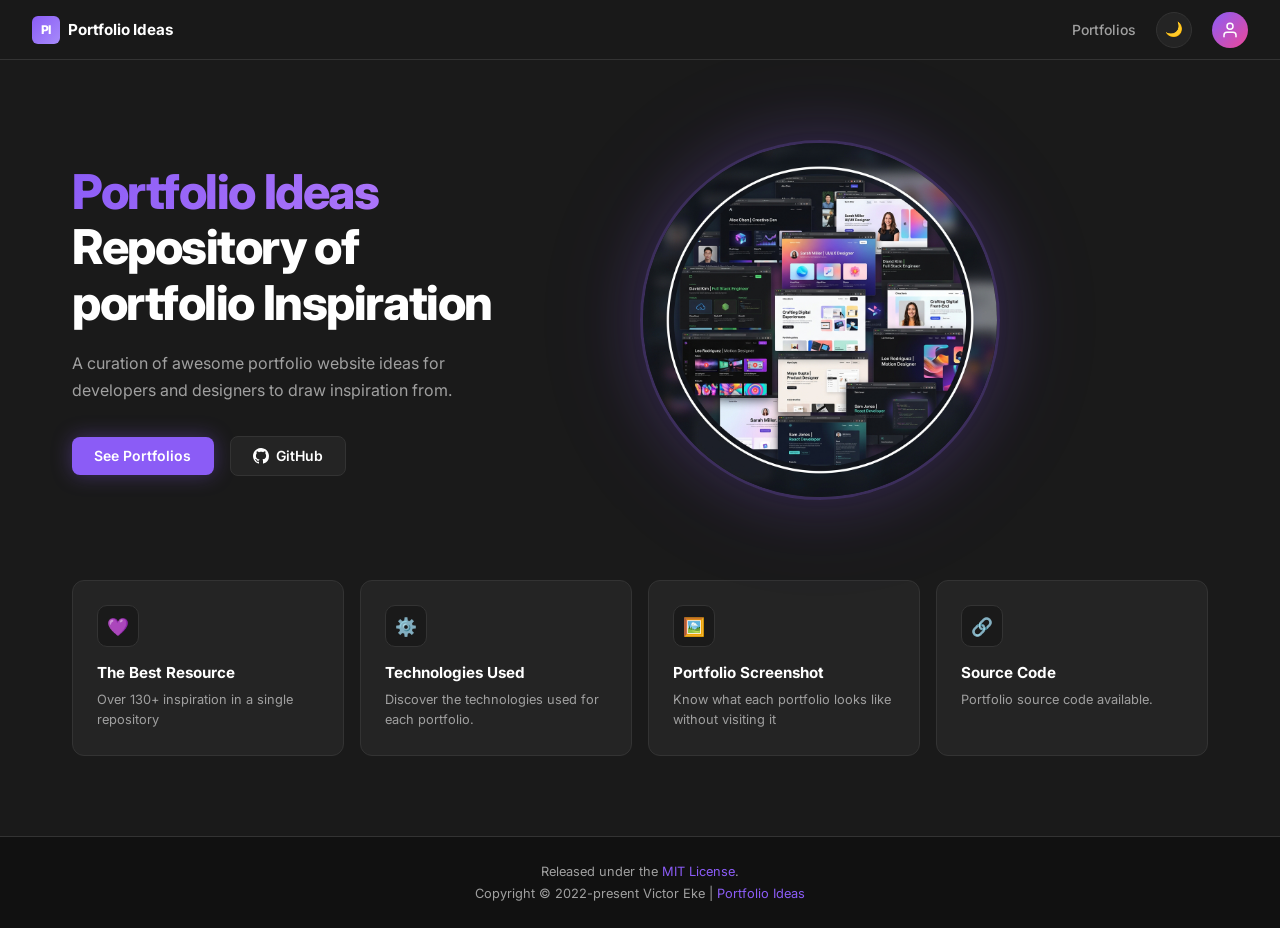
==== index.html @ 697c04ec "Add website files" ====
<!DOCTYPE html>
<html lang="en" data-theme="dark">
<head>
  <meta charset="UTF-8" />
  <meta name="viewport" content="width=device-width, initial-scale=1.0" />
  <title>Portfolio Ideas — Repository of Portfolio Inspiration</title>
  <meta name="description" content="A curation of awesome portfolio website ideas for developers and designers to draw inspiration from. Browse 130+ portfolio examples with tech stack details." />
  <link rel="stylesheet" href="style.css" />
  <link rel="preconnect" href="https://fonts.googleapis.com" />
  <link rel="preconnect" href="https://fonts.gstatic.com" crossorigin />
</head>
<body>

  <!-- ─── NAVBAR ──────────────────────────────────────── -->
  <nav class="navbar">
    <a href="index.html" class="nav-logo" id="nav-home-logo">
      <span class="nav-logo-icon">PI</span>
      Portfolio Ideas
    </a>
    <div class="nav-right">
      <a href="portfolios.html" class="nav-link" id="nav-portfolios-link">Portfolios</a>
      <button class="theme-toggle" id="theme-toggle-btn" aria-label="Toggle dark/light mode" title="Toggle theme">
        🌙
      </button>
      <button class="nav-avatar" id="nav-avatar-btn" aria-label="User menu">
        <svg width="18" height="18" viewBox="0 0 24 24" fill="none" stroke="white" stroke-width="2" stroke-linecap="round" stroke-linejoin="round">
          <path d="M20 21v-2a4 4 0 0 0-4-4H8a4 4 0 0 0-4 4v2"/>
          <circle cx="12" cy="7" r="4"/>
        </svg>
      </button>
    </div>
  </nav>

  <!-- ─── HERO ────────────────────────────────────────── -->
  <section class="hero" id="hero">
    <div class="hero-content">
      <h1 class="hero-title">
        <span class="gradient-text">Portfolio Ideas</span>
        Repository of<br />portfolio Inspiration
      </h1>
      <p class="hero-subtitle">
        A curation of awesome portfolio website ideas for developers and designers to draw inspiration from.
      </p>
      <div class="hero-buttons">
        <a href="portfolios.html" class="btn-primary" id="hero-see-portfolios-btn">
          See Portfolios
        </a>
        <a href="https://github.com" target="_blank" rel="noopener noreferrer" class="btn-secondary" id="hero-github-btn">
          <svg width="16" height="16" viewBox="0 0 24 24" fill="currentColor">
            <path d="M12 0C5.37 0 0 5.37 0 12c0 5.31 3.435 9.795 8.205 11.385.6.105.825-.255.825-.57 0-.285-.015-1.23-.015-2.235-3.015.555-3.795-.735-4.035-1.41-.135-.345-.72-1.41-1.23-1.695-.42-.225-1.02-.78-.015-.795.945-.015 1.62.87 1.845 1.23 1.08 1.815 2.805 1.305 3.495.99.105-.78.42-1.305.765-1.605-2.67-.3-5.46-1.335-5.46-5.925 0-1.305.465-2.385 1.23-3.225-.12-.3-.54-1.53.12-3.18 0 0 1.005-.315 3.3 1.23.96-.27 1.98-.405 3-.405s2.04.135 3 .405c2.295-1.56 3.3-1.23 3.3-1.23.66 1.65.24 2.88.12 3.18.765.84 1.23 1.905 1.23 3.225 0 4.605-2.805 5.625-5.475 5.925.435.375.81 1.095.81 2.22 0 1.605-.015 2.895-.015 3.3 0 .315.225.69.825.57A12.02 12.02 0 0 0 24 12c0-6.63-5.37-12-12-12z"/>
          </svg>
          GitHub
        </a>
      </div>
    </div>

    <div class="hero-image-wrap" id="hero-image">
      <div class="hero-circle">
        <img src="collage.png" alt="Portfolio website collage showing various developer and designer portfolios" />
      </div>
    </div>
  </section>

  <!-- ─── FEATURE CARDS ───────────────────────────────── -->
  <section class="features" id="features">

    <div class="feature-card" id="feature-best-resource">
      <div class="feature-icon">💜</div>
      <h3 class="feature-title">The Best Resource</h3>
      <p class="feature-desc">Over 130+ inspiration in a single repository</p>
    </div>

    <div class="feature-card" id="feature-technologies">
      <div class="feature-icon">⚙️</div>
      <h3 class="feature-title">Technologies Used</h3>
      <p class="feature-desc">Discover the technologies used for each portfolio.</p>
    </div>

    <div class="feature-card" id="feature-screenshot">
      <div class="feature-icon">🖼️</div>
      <h3 class="feature-title">Portfolio Screenshot</h3>
      <p class="feature-desc">Know what each portfolio looks like without visiting it</p>
    </div>

    <div class="feature-card" id="feature-source-code">
      <div class="feature-icon">🔗</div>
      <h3 class="feature-title">Source Code</h3>
      <p class="feature-desc">Portfolio source code available.</p>
    </div>

  </section>

  <!-- ─── FOOTER ──────────────────────────────────────── -->
  <footer id="site-footer">
    <p>Released under the <a href="https://opensource.org/licenses/MIT" target="_blank" rel="noopener noreferrer">MIT License</a>.</p>
    <p>Copyright © 2022-present Victor Eke | <a href="index.html">Portfolio Ideas</a></p>
  </footer>

  <!-- ─── THEME SCRIPT ─────────────────────────────────── -->
  <script>
    const toggleBtn = document.getElementById('theme-toggle-btn');
    const html = document.documentElement;

    // Load saved preference
    const saved = localStorage.getItem('pi-theme');
    if (saved) {
      html.setAttribute('data-theme', saved);
      toggleBtn.textContent = saved === 'dark' ? '🌙' : '☀️';
    }

    toggleBtn.addEventListener('click', () => {
      const current = html.getAttribute('data-theme');
      const next = current === 'dark' ? 'light' : 'dark';
      html.setAttribute('data-theme', next);
      toggleBtn.textContent = next === 'dark' ? '🌙' : '☀️';
      localStorage.setItem('pi-theme', next);
    });
  </script>

</body>
</html>
---- style.css ----
@import url('https://fonts.googleapis.com/css2?family=Inter:wght@300;400;500;600;700;800&display=swap');

*, *::before, *::after {
  box-sizing: border-box;
  margin: 0;
  padding: 0;
}

:root {
  --bg: #1a1a1a;
  --bg-card: #242424;
  --bg-card-border: #333333;
  --text-primary: #ffffff;
  --text-secondary: #a0a0a0;
  --accent: #8b5cf6;
  --accent-hover: #7c3aed;
  --nav-bg: rgba(26, 26, 26, 0.95);
  --footer-bg: #111111;
  --table-border: #2e2e2e;
  --table-header-bg: #1e1e1e;
  --link-color: #a78bfa;
}

[data-theme="light"] {
  --bg: #f5f5f5;
  --bg-card: #ffffff;
  --bg-card-border: #e0e0e0;
  --text-primary: #111111;
  --text-secondary: #555555;
  --nav-bg: rgba(245, 245, 245, 0.95);
  --footer-bg: #e8e8e8;
  --table-border: #e0e0e0;
  --table-header-bg: #ececec;
  --link-color: #7c3aed;
}

html {
  scroll-behavior: smooth;
}

body {
  font-family: 'Inter', sans-serif;
  background-color: var(--bg);
  color: var(--text-primary);
  transition: background-color 0.3s ease, color 0.3s ease;
  min-height: 100vh;
  display: flex;
  flex-direction: column;
}

/* ─── NAVBAR ─────────────────────────────────────────── */
.navbar {
  position: sticky;
  top: 0;
  z-index: 100;
  background: var(--nav-bg);
  backdrop-filter: blur(12px);
  -webkit-backdrop-filter: blur(12px);
  border-bottom: 1px solid var(--bg-card-border);
  padding: 0 2rem;
  height: 60px;
  display: flex;
  align-items: center;
  justify-content: space-between;
}

.nav-logo {
  display: flex;
  align-items: center;
  gap: 0.5rem;
  text-decoration: none;
  color: var(--text-primary);
  font-weight: 700;
  font-size: 0.95rem;
  letter-spacing: -0.01em;
}

.nav-logo-icon {
  width: 28px;
  height: 28px;
  background: linear-gradient(135deg, #8b5cf6, #a78bfa);
  border-radius: 6px;
  display: flex;
  align-items: center;
  justify-content: center;
  font-size: 0.75rem;
  font-weight: 800;
  color: white;
  flex-shrink: 0;
}

.nav-right {
  display: flex;
  align-items: center;
  gap: 1.25rem;
}

.nav-link {
  text-decoration: none;
  color: var(--text-secondary);
  font-size: 0.875rem;
  font-weight: 500;
  transition: color 0.2s;
}

.nav-link:hover,
.nav-link.active {
  color: var(--accent);
}

.theme-toggle {
  width: 36px;
  height: 36px;
  border-radius: 50%;
  background: var(--bg-card);
  border: 1px solid var(--bg-card-border);
  display: flex;
  align-items: center;
  justify-content: center;
  cursor: pointer;
  transition: background 0.2s, transform 0.2s;
  color: var(--text-secondary);
  font-size: 0.9rem;
}

.theme-toggle:hover {
  background: var(--bg-card-border);
  transform: scale(1.05);
}

.nav-avatar {
  width: 36px;
  height: 36px;
  border-radius: 50%;
  background: linear-gradient(135deg, #8b5cf6, #ec4899);
  border: none;
  cursor: pointer;
  display: flex;
  align-items: center;
  justify-content: center;
  transition: transform 0.2s;
}

.nav-avatar:hover {
  transform: scale(1.05);
}

/* ─── HERO ───────────────────────────────────────────── */
.hero {
  flex: 1;
  display: flex;
  align-items: center;
  max-width: 1200px;
  margin: 0 auto;
  width: 100%;
  padding: 5rem 2rem 3rem;
  gap: 3rem;
}

.hero-content {
  flex: 1;
  max-width: 520px;
}

.hero-title {
  font-size: clamp(2rem, 4vw, 3rem);
  font-weight: 800;
  line-height: 1.15;
  letter-spacing: -0.03em;
  margin-bottom: 1.25rem;
}

.hero-title .gradient-text {
  background: linear-gradient(135deg, #8b5cf6, #c084fc);
  -webkit-background-clip: text;
  -webkit-text-fill-color: transparent;
  background-clip: text;
  display: block;
}

.hero-subtitle {
  font-size: 1rem;
  color: var(--text-secondary);
  line-height: 1.7;
  margin-bottom: 2rem;
  max-width: 420px;
}

.hero-buttons {
  display: flex;
  align-items: center;
  gap: 1rem;
  flex-wrap: wrap;
}

.btn-primary {
  background: var(--accent);
  color: white;
  border: none;
  padding: 0.65rem 1.4rem;
  border-radius: 8px;
  font-size: 0.875rem;
  font-weight: 600;
  cursor: pointer;
  text-decoration: none;
  display: inline-flex;
  align-items: center;
  gap: 0.4rem;
  transition: background 0.2s, transform 0.15s, box-shadow 0.2s;
  box-shadow: 0 0 20px rgba(139, 92, 246, 0.35);
}

.btn-primary:hover {
  background: var(--accent-hover);
  transform: translateY(-1px);
  box-shadow: 0 4px 24px rgba(139, 92, 246, 0.5);
}

.btn-secondary {
  background: var(--bg-card);
  color: var(--text-primary);
  border: 1px solid var(--bg-card-border);
  padding: 0.65rem 1.4rem;
  border-radius: 8px;
  font-size: 0.875rem;
  font-weight: 600;
  cursor: pointer;
  text-decoration: none;
  display: inline-flex;
  align-items: center;
  gap: 0.4rem;
  transition: background 0.2s, transform 0.15s;
}

.btn-secondary:hover {
  background: var(--bg-card-border);
  transform: translateY(-1px);
}

.hero-image-wrap {
  flex-shrink: 0;
  width: 360px;
  height: 360px;
  position: relative;
}

.hero-circle {
  width: 100%;
  height: 100%;
  border-radius: 50%;
  overflow: hidden;
  border: 3px solid rgba(139, 92, 246, 0.3);
  box-shadow: 0 0 60px rgba(139, 92, 246, 0.2), 0 0 120px rgba(139, 92, 246, 0.1);
  animation: float 4s ease-in-out infinite;
}

.hero-circle img {
  width: 100%;
  height: 100%;
  object-fit: cover;
}

@keyframes float {
  0%, 100% { transform: translateY(0px); }
  50% { transform: translateY(-12px); }
}

/* ─── FEATURE CARDS ──────────────────────────────────── */
.features {
  max-width: 1200px;
  margin: 0 auto;
  width: 100%;
  padding: 2rem 2rem 5rem;
  display: grid;
  grid-template-columns: repeat(4, 1fr);
  gap: 1rem;
}

.feature-card {
  background: var(--bg-card);
  border: 1px solid var(--bg-card-border);
  border-radius: 12px;
  padding: 1.5rem;
  transition: border-color 0.2s, transform 0.2s, box-shadow 0.2s;
  cursor: default;
}

.feature-card:hover {
  border-color: var(--accent);
  transform: translateY(-3px);
  box-shadow: 0 8px 32px rgba(139, 92, 246, 0.15);
}

.feature-icon {
  width: 42px;
  height: 42px;
  border-radius: 10px;
  background: var(--bg);
  border: 1px solid var(--bg-card-border);
  display: flex;
  align-items: center;
  justify-content: center;
  font-size: 1.1rem;
  margin-bottom: 1rem;
  transition: background 0.2s;
}

.feature-card:hover .feature-icon {
  background: rgba(139, 92, 246, 0.1);
  border-color: rgba(139, 92, 246, 0.4);
}

.feature-title {
  font-size: 0.95rem;
  font-weight: 700;
  margin-bottom: 0.5rem;
  color: var(--text-primary);
}

.feature-desc {
  font-size: 0.8rem;
  color: var(--text-secondary);
  line-height: 1.6;
}

/* ─── FOOTER ─────────────────────────────────────────── */
footer {
  background: var(--footer-bg);
  border-top: 1px solid var(--bg-card-border);
  text-align: center;
  padding: 1.5rem 2rem;
}

footer p {
  font-size: 0.8rem;
  color: var(--text-secondary);
  line-height: 1.7;
}

footer a {
  color: var(--accent);
  text-decoration: none;
}

footer a:hover {
  text-decoration: underline;
}

/* ─── PORTFOLIOS PAGE ────────────────────────────────── */
.portfolios-main {
  flex: 1;
  max-width: 900px;
  margin: 0 auto;
  width: 100%;
  padding: 3rem 2rem;
}

.portfolios-header {
  margin-bottom: 2rem;
}

.portfolios-header h1 {
  font-size: 1.75rem;
  font-weight: 800;
  letter-spacing: -0.03em;
  margin-bottom: 0.4rem;
}

.portfolios-header p {
  color: var(--text-secondary);
  font-size: 0.875rem;
}

.count-badge {
  display: inline-flex;
  align-items: center;
  background: rgba(139, 92, 246, 0.15);
  color: var(--accent);
  border: 1px solid rgba(139, 92, 246, 0.3);
  border-radius: 20px;
  padding: 0.2rem 0.7rem;
  font-size: 0.75rem;
  font-weight: 600;
  margin-left: 0.5rem;
  vertical-align: middle;
}

.table-wrap {
  border: 1px solid var(--table-border);
  border-radius: 12px;
  overflow: hidden;
  background: var(--bg-card);
}

.portfolio-table {
  width: 100%;
  border-collapse: collapse;
  font-size: 0.875rem;
}

.portfolio-table thead {
  background: var(--table-header-bg);
  border-bottom: 1px solid var(--table-border);
}

.portfolio-table thead th {
  padding: 1rem 1.25rem;
  text-align: left;
  font-weight: 700;
  font-size: 0.8rem;
  text-transform: uppercase;
  letter-spacing: 0.06em;
  color: var(--text-secondary);
}

.portfolio-table thead th:last-child {
  text-align: right;
}

.portfolio-table tbody tr {
  border-bottom: 1px solid var(--table-border);
  transition: background 0.15s;
}

.portfolio-table tbody tr:last-child {
  border-bottom: none;
}

.portfolio-table tbody tr:hover {
  background: rgba(139, 92, 246, 0.04);
}

.portfolio-table tbody td {
  padding: 1rem 1.25rem;
  vertical-align: top;
}

.portfolio-table tbody td:last-child {
  text-align: right;
}

.live-link {
  color: var(--link-color);
  text-decoration: none;
  font-weight: 500;
  display: inline-flex;
  align-items: center;
  gap: 0.3rem;
  transition: color 0.2s, gap 0.2s;
}

.live-link:hover {
  color: var(--accent);
  gap: 0.45rem;
  text-decoration: underline;
}

.live-link svg {
  flex-shrink: 0;
  opacity: 0.7;
}

.tech-tags {
  display: flex;
  flex-wrap: wrap;
  gap: 0.35rem;
  justify-content: flex-end;
}

.tech-tag {
  background: rgba(139, 92, 246, 0.1);
  border: 1px solid rgba(139, 92, 246, 0.2);
  color: var(--text-secondary);
  border-radius: 4px;
  padding: 0.15rem 0.5rem;
  font-size: 0.72rem;
  font-weight: 500;
  transition: background 0.2s, color 0.2s;
}

.portfolio-table tbody tr:hover .tech-tag {
  background: rgba(139, 92, 246, 0.18);
  color: var(--text-primary);
}

/* ─── RESPONSIVE ─────────────────────────────────────── */
@media (max-width: 900px) {
  .features {
    grid-template-columns: repeat(2, 1fr);
  }

  .hero {
    flex-direction: column;
    text-align: center;
    padding-top: 3rem;
  }

  .hero-content {
    max-width: 100%;
  }

  .hero-subtitle {
    max-width: 100%;
  }

  .hero-buttons {
    justify-content: center;
  }

  .hero-image-wrap {
    width: 260px;
    height: 260px;
  }
}

@media (max-width: 580px) {
  .features {
    grid-template-columns: 1fr;
  }

  .navbar {
    padding: 0 1rem;
  }

  .portfolios-main {
    padding: 2rem 1rem;
  }

  .portfolio-table thead th,
  .portfolio-table tbody td {
    padding: 0.75rem 0.85rem;
  }

  .tech-tags {
    justify-content: flex-end;
  }
}

/* ─── EMPTY STATE ────────────────────────────────────── */
.empty-state {
  text-align: center;
  padding: 4rem 2rem;
  color: var(--text-secondary);
}

.empty-state .empty-icon {
  font-size: 3rem;
  margin-bottom: 1rem;
  opacity: 0.5;
}

.empty-state p {
  font-size: 0.95rem;
}
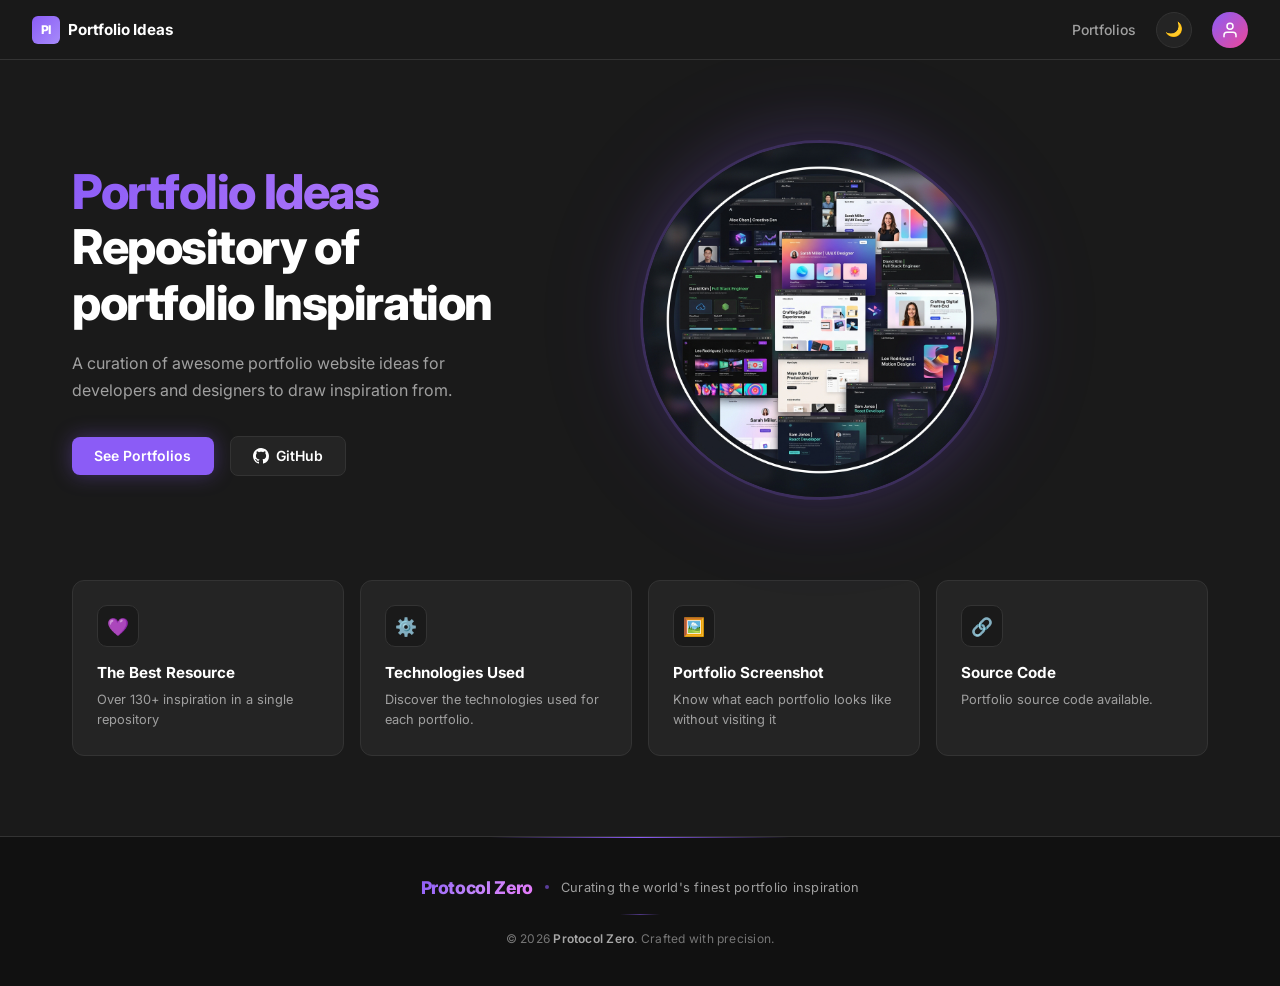
==== commit d5ace392: "Replace footer with premium Protocol Zero branding" ====
--- a/index.html
+++ b/index.html
@@ -92,9 +92,17 @@
 
   <!-- ─── FOOTER ──────────────────────────────────────── -->
   <footer id="site-footer">
-    <p>Released under the <a href="https://opensource.org/licenses/MIT" target="_blank" rel="noopener noreferrer">MIT License</a>.</p>
-    <p>Copyright © 2022-present Victor Eke | <a href="index.html">Portfolio Ideas</a></p>
+    <div class="footer-inner">
+      <div class="footer-brand">
+        <span class="footer-logo">Protocol Zero</span>
+        <span class="footer-dot"></span>
+        <span class="footer-tagline">Curating the world's finest portfolio inspiration</span>
+      </div>
+      <div class="footer-divider"></div>
+      <p class="footer-copy">© <span id="footer-year"></span> <strong>Protocol Zero</strong>. Crafted with precision.</p>
+    </div>
   </footer>
+  <script>document.getElementById('footer-year').textContent = new Date().getFullYear();</script>
 
   <!-- ─── THEME SCRIPT ─────────────────────────────────── -->
   <script>
--- a/style.css
+++ b/style.css
@@ -327,23 +327,84 @@
 footer {
   background: var(--footer-bg);
   border-top: 1px solid var(--bg-card-border);
+  padding: 2.5rem 2rem;
+  position: relative;
+  overflow: hidden;
+}
+
+footer::before {
+  content: '';
+  position: absolute;
+  top: 0;
+  left: 50%;
+  transform: translateX(-50%);
+  width: 300px;
+  height: 1px;
+  background: linear-gradient(90deg, transparent, #8b5cf6, transparent);
+}
+
+.footer-inner {
+  max-width: 1200px;
+  margin: 0 auto;
+  display: flex;
+  flex-direction: column;
+  align-items: center;
+  gap: 1rem;
   text-align: center;
-  padding: 1.5rem 2rem;
-}
-
-footer p {
+}
+
+.footer-brand {
+  display: flex;
+  align-items: center;
+  gap: 0.75rem;
+  flex-wrap: wrap;
+  justify-content: center;
+}
+
+.footer-logo {
+  font-size: 1.1rem;
+  font-weight: 800;
+  letter-spacing: -0.02em;
+  background: linear-gradient(135deg, #8b5cf6, #c084fc, #e879f9);
+  -webkit-background-clip: text;
+  -webkit-text-fill-color: transparent;
+  background-clip: text;
+  text-shadow: none;
+}
+
+.footer-dot {
+  width: 4px;
+  height: 4px;
+  border-radius: 50%;
+  background: var(--accent);
+  opacity: 0.6;
+  flex-shrink: 0;
+}
+
+.footer-tagline {
   font-size: 0.8rem;
   color: var(--text-secondary);
-  line-height: 1.7;
-}
-
-footer a {
-  color: var(--accent);
-  text-decoration: none;
-}
-
-footer a:hover {
-  text-decoration: underline;
+  letter-spacing: 0.02em;
+}
+
+.footer-divider {
+  width: 40px;
+  height: 1px;
+  background: linear-gradient(90deg, transparent, var(--accent), transparent);
+  opacity: 0.5;
+}
+
+.footer-copy {
+  font-size: 0.75rem;
+  color: var(--text-secondary);
+  opacity: 0.7;
+  letter-spacing: 0.02em;
+}
+
+.footer-copy strong {
+  color: var(--text-primary);
+  font-weight: 600;
+  opacity: 0.9;
 }
 
 /* ─── PORTFOLIOS PAGE ────────────────────────────────── */
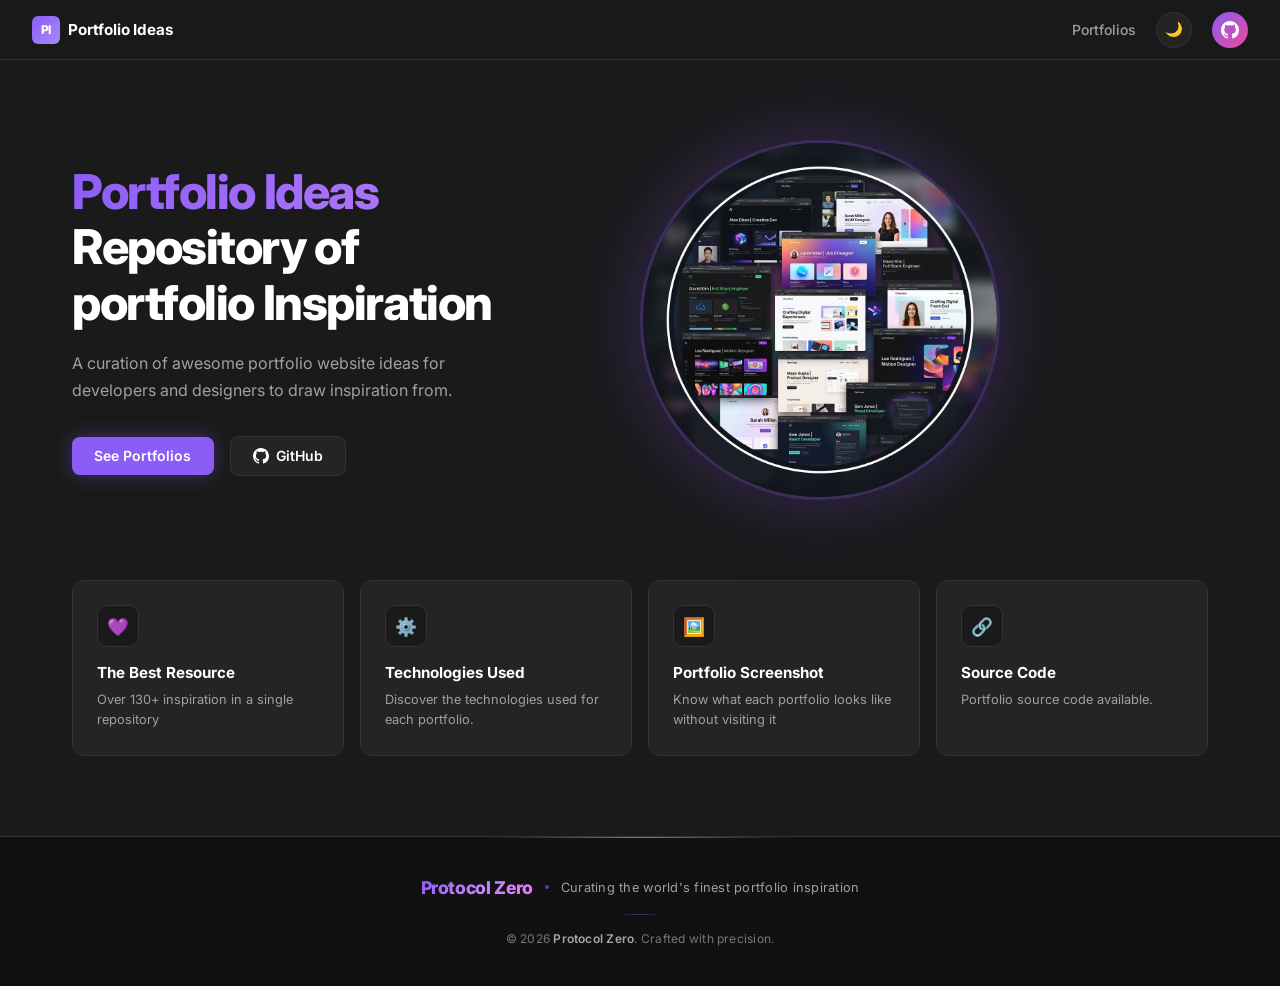
==== commit f66644f5: "Link all GitHub buttons to Portfolio-Ideas repo" ====
--- a/index.html
+++ b/index.html
@@ -22,12 +22,11 @@
       <button class="theme-toggle" id="theme-toggle-btn" aria-label="Toggle dark/light mode" title="Toggle theme">
         🌙
       </button>
-      <button class="nav-avatar" id="nav-avatar-btn" aria-label="User menu">
-        <svg width="18" height="18" viewBox="0 0 24 24" fill="none" stroke="white" stroke-width="2" stroke-linecap="round" stroke-linejoin="round">
-          <path d="M20 21v-2a4 4 0 0 0-4-4H8a4 4 0 0 0-4 4v2"/>
-          <circle cx="12" cy="7" r="4"/>
+      <a href="https://github.com/digitalhubcontent-gif/Portfolio-Ideas" target="_blank" rel="noopener noreferrer" class="nav-avatar" id="nav-avatar-btn" aria-label="View on GitHub" title="View on GitHub">
+        <svg width="18" height="18" viewBox="0 0 24 24" fill="white">
+          <path d="M12 0C5.37 0 0 5.37 0 12c0 5.31 3.435 9.795 8.205 11.385.6.105.825-.255.825-.57 0-.285-.015-1.23-.015-2.235-3.015.555-3.795-.735-4.035-1.41-.135-.345-.72-1.41-1.23-1.695-.42-.225-1.02-.78-.015-.795.945-.015 1.62.87 1.845 1.23 1.08 1.815 2.805 1.305 3.495.99.105-.78.42-1.305.765-1.605-2.67-.3-5.46-1.335-5.46-5.925 0-1.305.465-2.385 1.23-3.225-.12-.3-.54-1.53.12-3.18 0 0 1.005-.315 3.3 1.23.96-.27 1.98-.405 3-.405s2.04.135 3 .405c2.295-1.56 3.3-1.23 3.3-1.23.66 1.65.24 2.88.12 3.18.765.84 1.23 1.905 1.23 3.225 0 4.605-2.805 5.625-5.475 5.925.435.375.81 1.095.81 2.22 0 1.605-.015 2.895-.015 3.3 0 .315.225.69.825.57A12.02 12.02 0 0 0 24 12c0-6.63-5.37-12-12-12z"/>
         </svg>
-      </button>
+      </a>
     </div>
   </nav>
 
@@ -45,7 +44,7 @@
         <a href="portfolios.html" class="btn-primary" id="hero-see-portfolios-btn">
           See Portfolios
         </a>
-        <a href="https://github.com" target="_blank" rel="noopener noreferrer" class="btn-secondary" id="hero-github-btn">
+        <a href="https://github.com/digitalhubcontent-gif/Portfolio-Ideas" target="_blank" rel="noopener noreferrer" class="btn-secondary" id="hero-github-btn">
           <svg width="16" height="16" viewBox="0 0 24 24" fill="currentColor">
             <path d="M12 0C5.37 0 0 5.37 0 12c0 5.31 3.435 9.795 8.205 11.385.6.105.825-.255.825-.57 0-.285-.015-1.23-.015-2.235-3.015.555-3.795-.735-4.035-1.41-.135-.345-.72-1.41-1.23-1.695-.42-.225-1.02-.78-.015-.795.945-.015 1.62.87 1.845 1.23 1.08 1.815 2.805 1.305 3.495.99.105-.78.42-1.305.765-1.605-2.67-.3-5.46-1.335-5.46-5.925 0-1.305.465-2.385 1.23-3.225-.12-.3-.54-1.53.12-3.18 0 0 1.005-.315 3.3 1.23.96-.27 1.98-.405 3-.405s2.04.135 3 .405c2.295-1.56 3.3-1.23 3.3-1.23.66 1.65.24 2.88.12 3.18.765.84 1.23 1.905 1.23 3.225 0 4.605-2.805 5.625-5.475 5.925.435.375.81 1.095.81 2.22 0 1.605-.015 2.895-.015 3.3 0 .315.225.69.825.57A12.02 12.02 0 0 0 24 12c0-6.63-5.37-12-12-12z"/>
           </svg>
